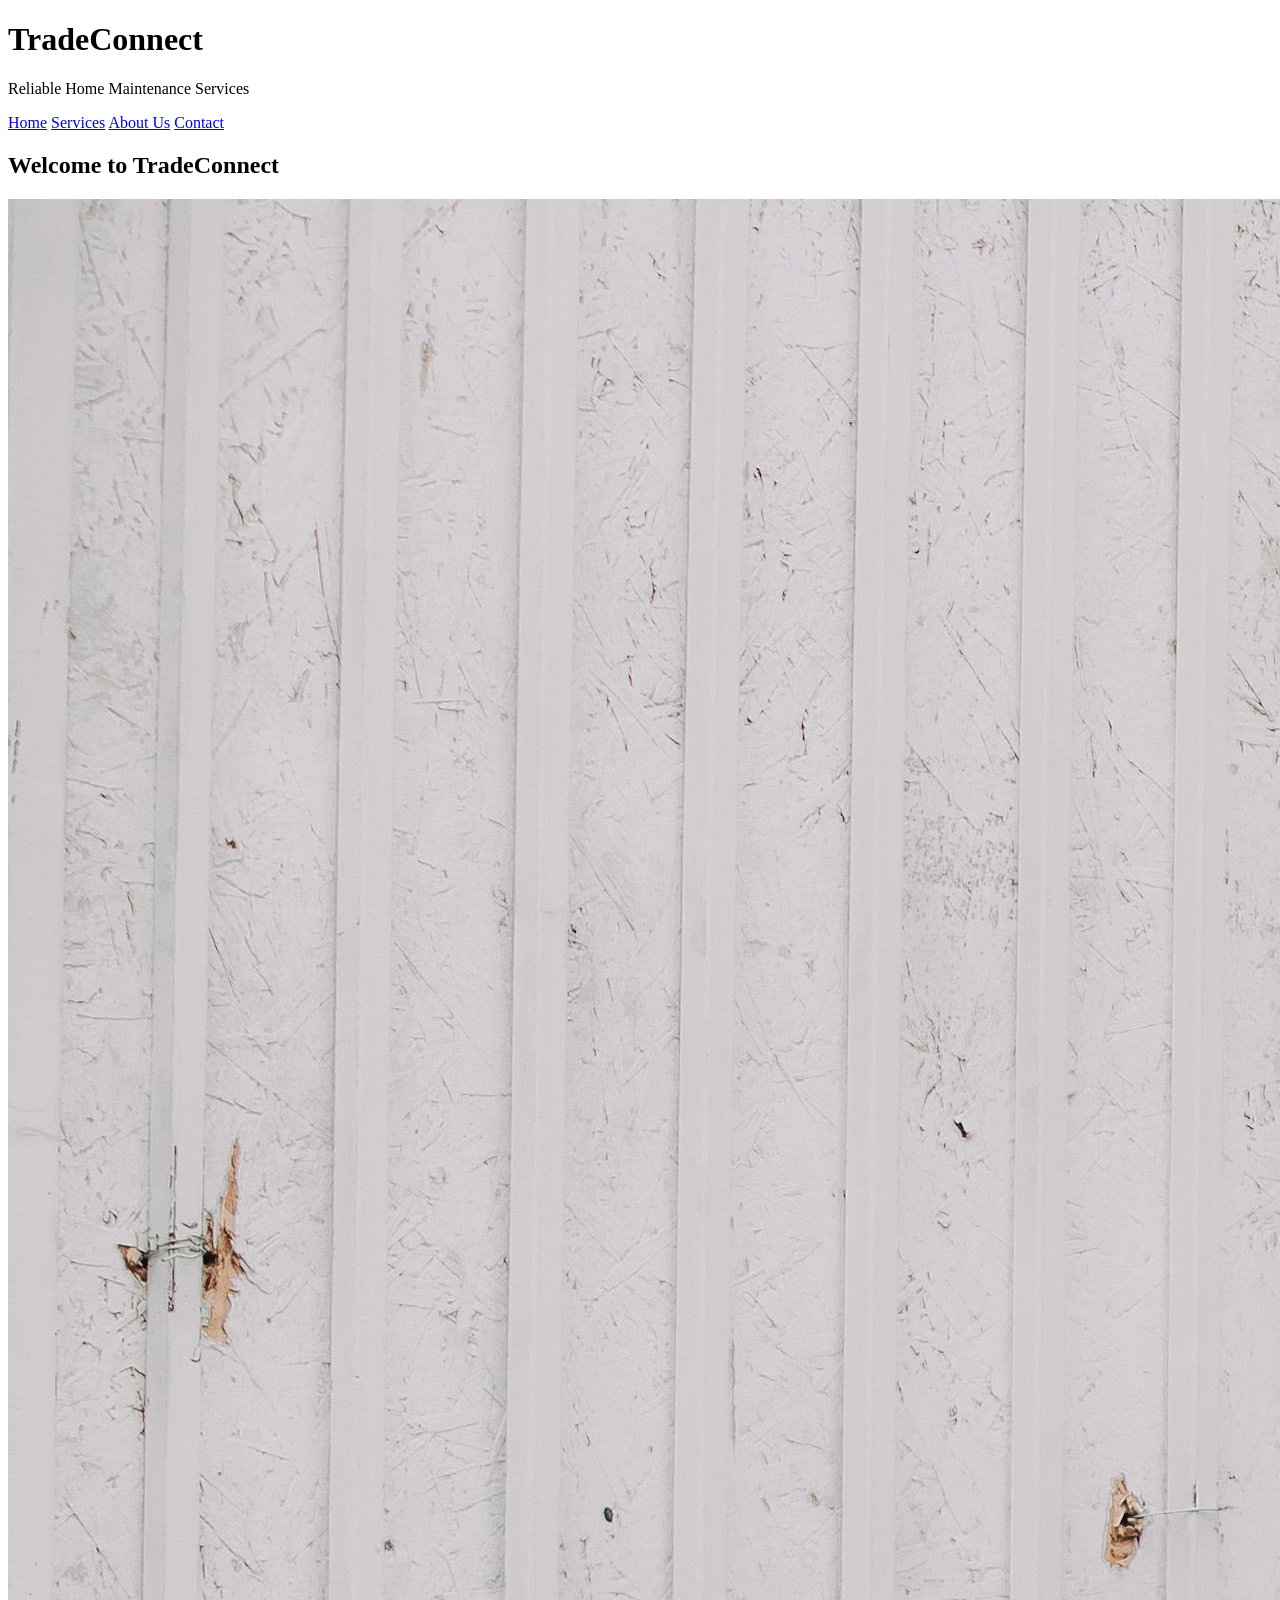
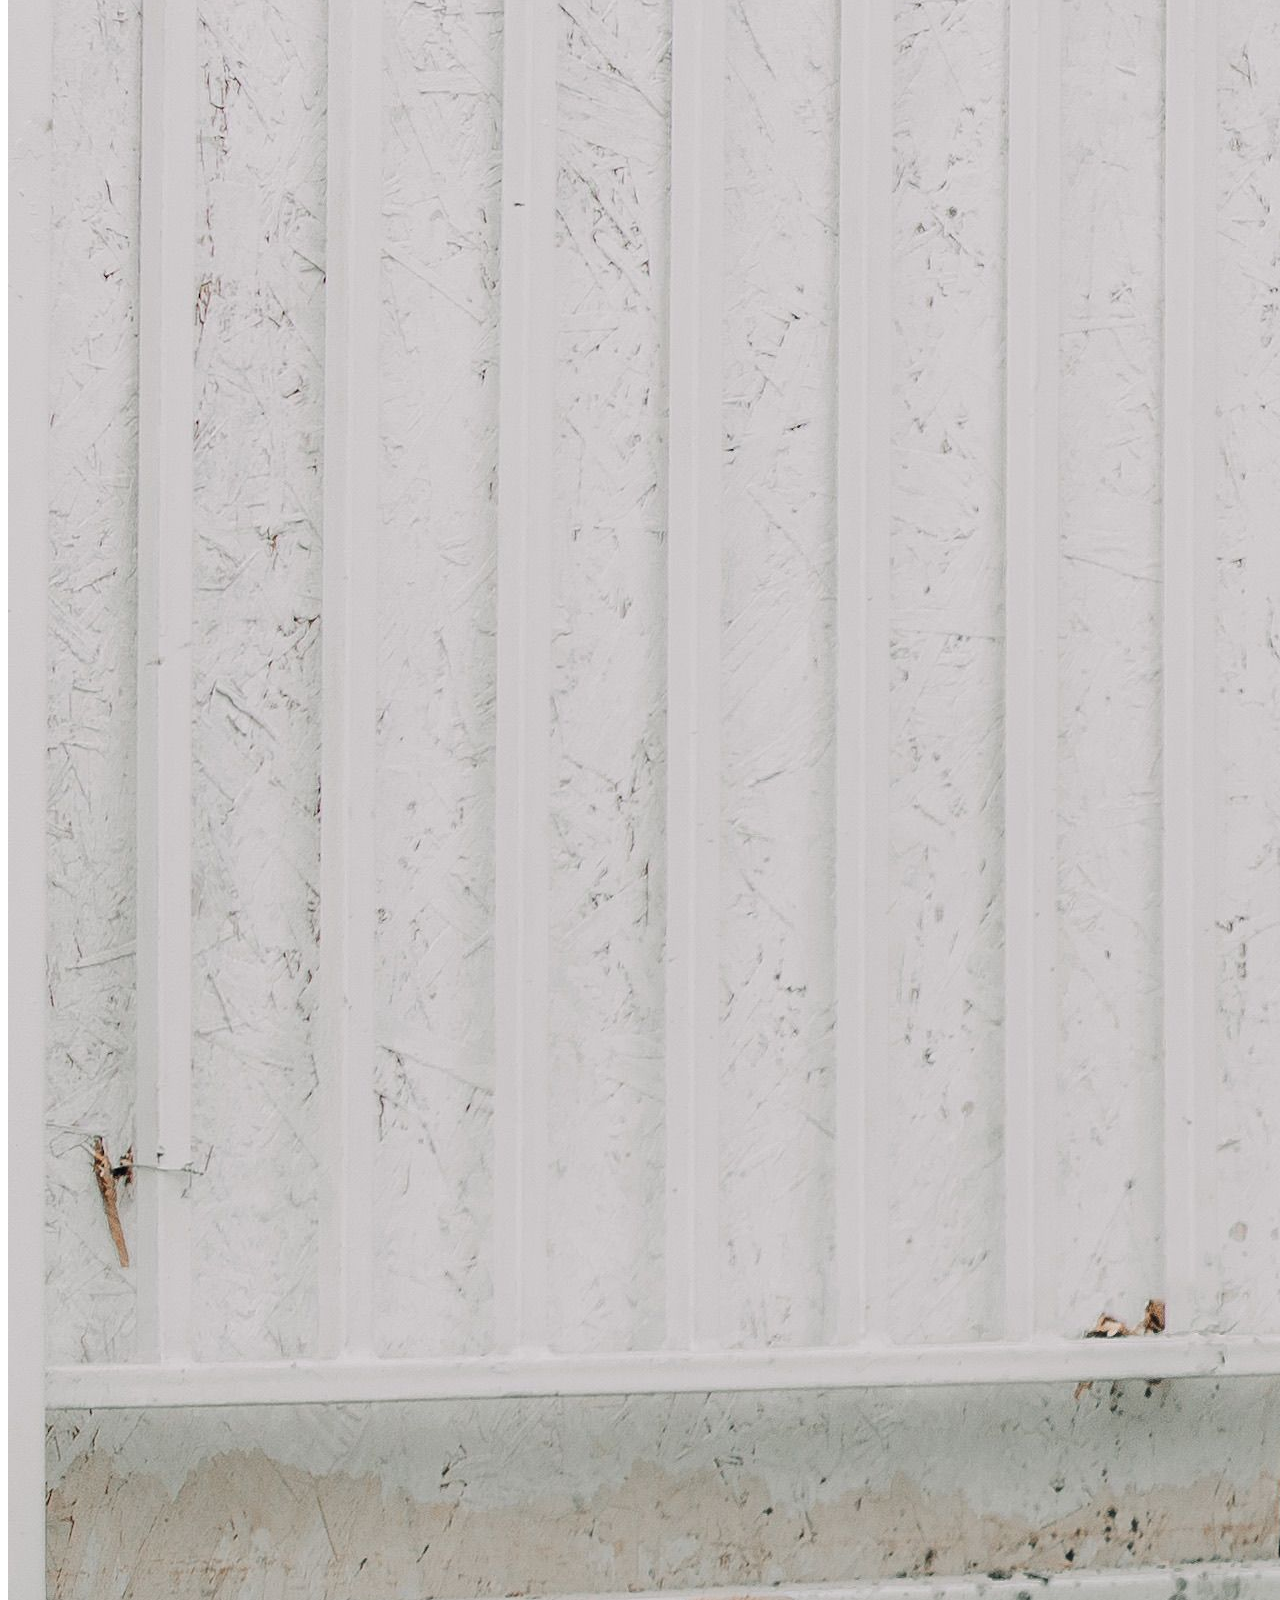
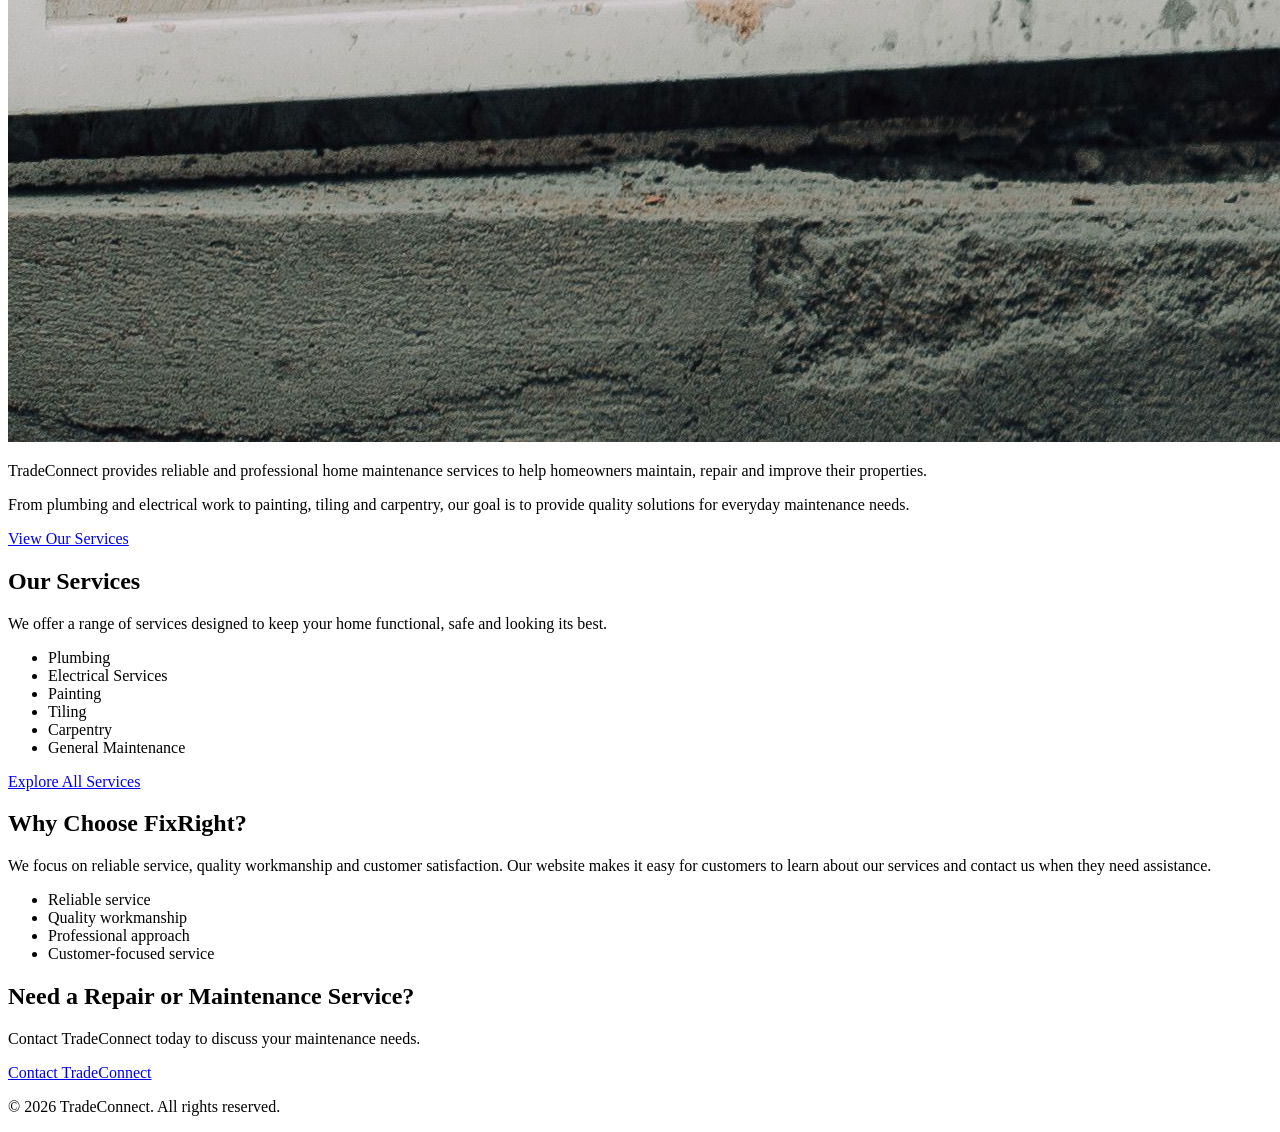
==== index.html @ 2d8dbf67 "Updated TradeConnect website content" ====
<!DOCTYPE html>
<html lang="en">

<head>
    <meta charset="UTF-8">
    <meta name="viewport" content="width=device-width, initial-scale=1.0">
    <title>TradeConnect | Home Maintenance Services</title>
</head>

<body>

    <!-- Header: introduces the business -->
    <header>
        <h1>TradeConnect</h1>
        <p>Reliable Home Maintenance Services</p>
    </header>

    <!-- Navigation: allows users to move between pages -->
    <nav>
        <a href="index.html">Home</a>
        <a href="services.html">Services</a>
        <a href="about.html">About Us</a>
        <a href="contact.html">Contact</a>
    </nav>

    <!-- Main content of the homepage -->
    <main>

        <!-- Welcome section -->
        <section>
            <h2>Welcome to TradeConnect</h2>

            <img src="images/hero.jpg" alt="Home maintenance services">

            <p>
                TradeConnect provides reliable and professional home maintenance
                services to help homeowners maintain, repair and improve
                their properties.
            </p>

            <p>
                From plumbing and electrical work to painting, tiling and
                carpentry, our goal is to provide quality solutions for
                everyday maintenance needs.
            </p>

            <a href="services.html">View Our Services</a>
        </section>

        <!-- Services introduction -->
        <section>
            <h2>Our Services</h2>

            <p>
                We offer a range of services designed to keep your home
                functional, safe and looking its best.
            </p>

            <ul>
                <li>Plumbing</li>
                <li>Electrical Services</li>
                <li>Painting</li>
                <li>Tiling</li>
                <li>Carpentry</li>
                <li>General Maintenance</li>
            </ul>

            <a href="services.html">Explore All Services</a>
        </section>

        <!-- Why choose us section -->
        <section>
            <h2>Why Choose FixRight?</h2>

            <p>
                We focus on reliable service, quality workmanship and
                customer satisfaction. Our website makes it easy for
                customers to learn about our services and contact us
                when they need assistance.
            </p>

            <ul>
                <li>Reliable service</li>
                <li>Quality workmanship</li>
                <li>Professional approach</li>
                <li>Customer-focused service</li>
            </ul>
        </section>

        <!-- Call to action -->
        <section>
            <h2>Need a Repair or Maintenance Service?</h2>

            <p>
                Contact TradeConnect today to discuss your maintenance needs.
            </p>

            <a href="contact.html">Contact TradeConnect</a>
        </section>

    </main>

    <!-- Footer -->
    <footer>
        <p>&copy; 2026 TradeConnect. All rights reserved.</p>
    </footer>

</body>

</html>
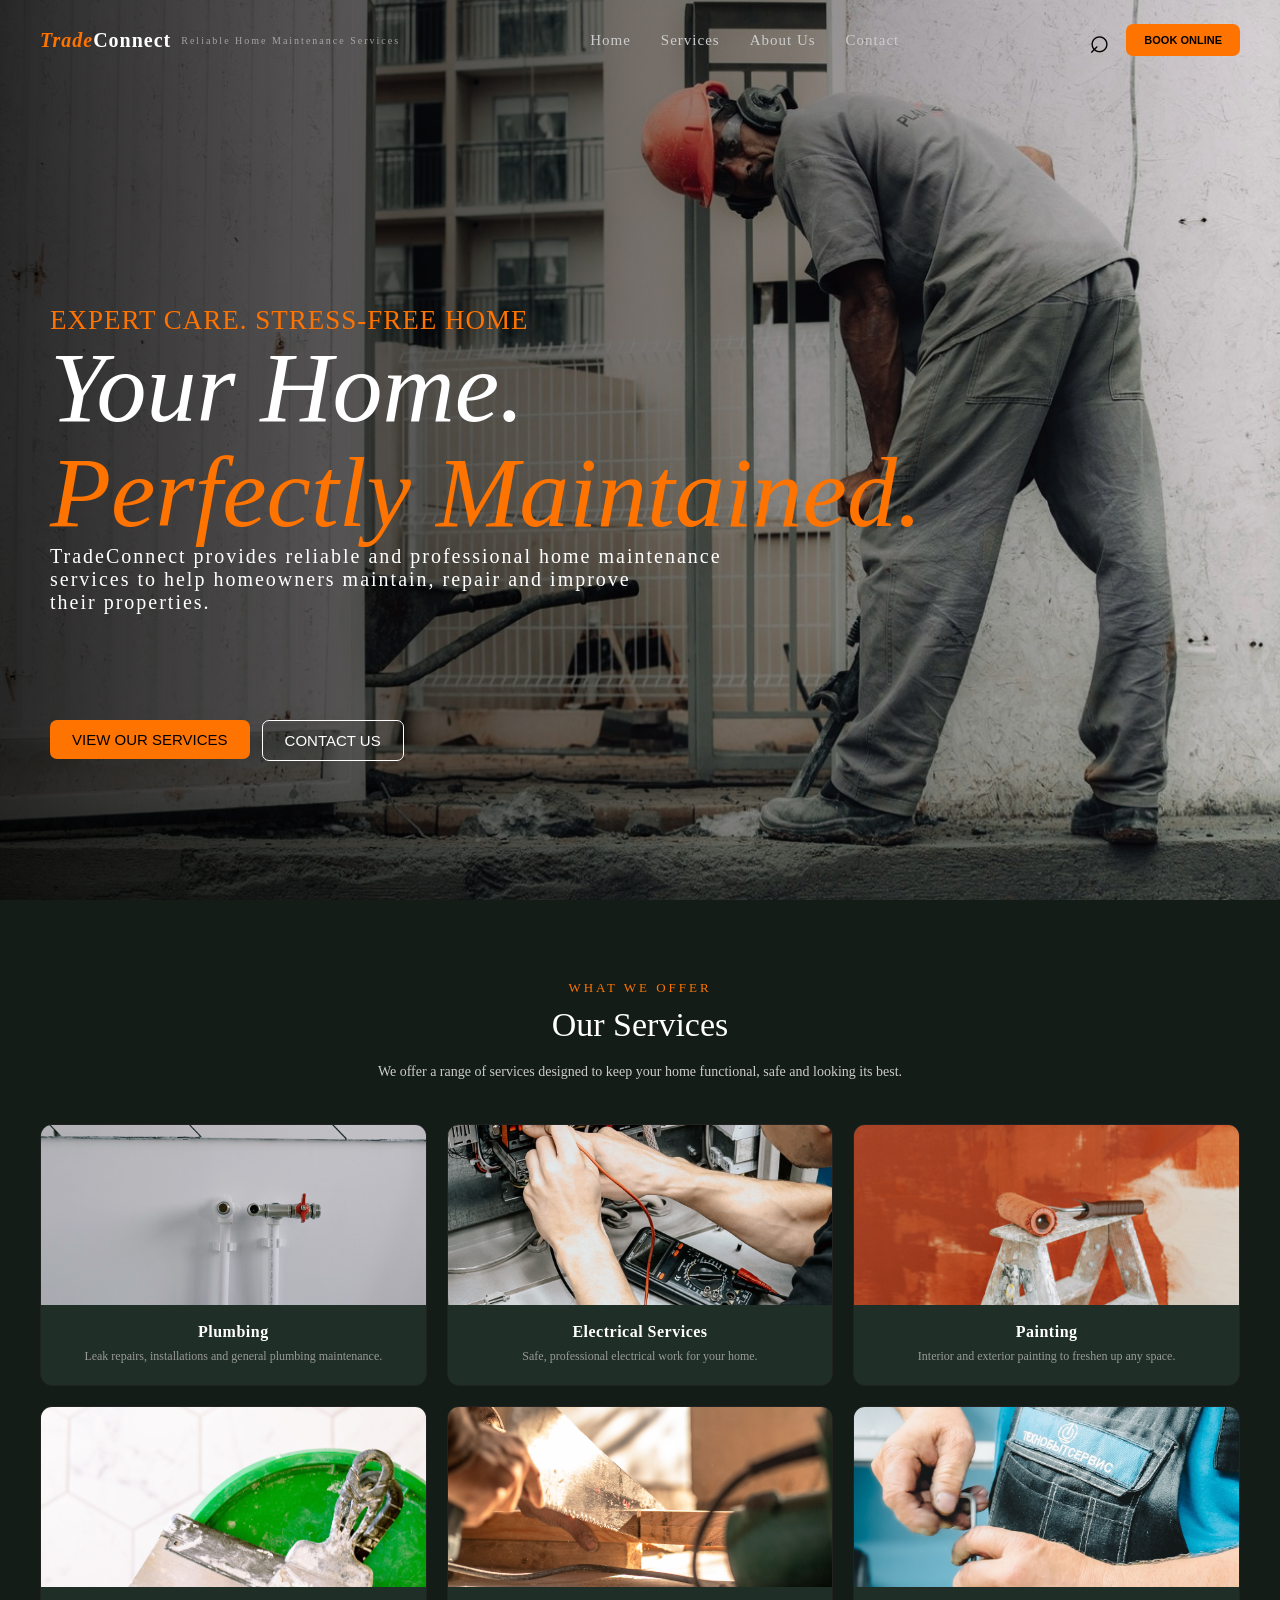
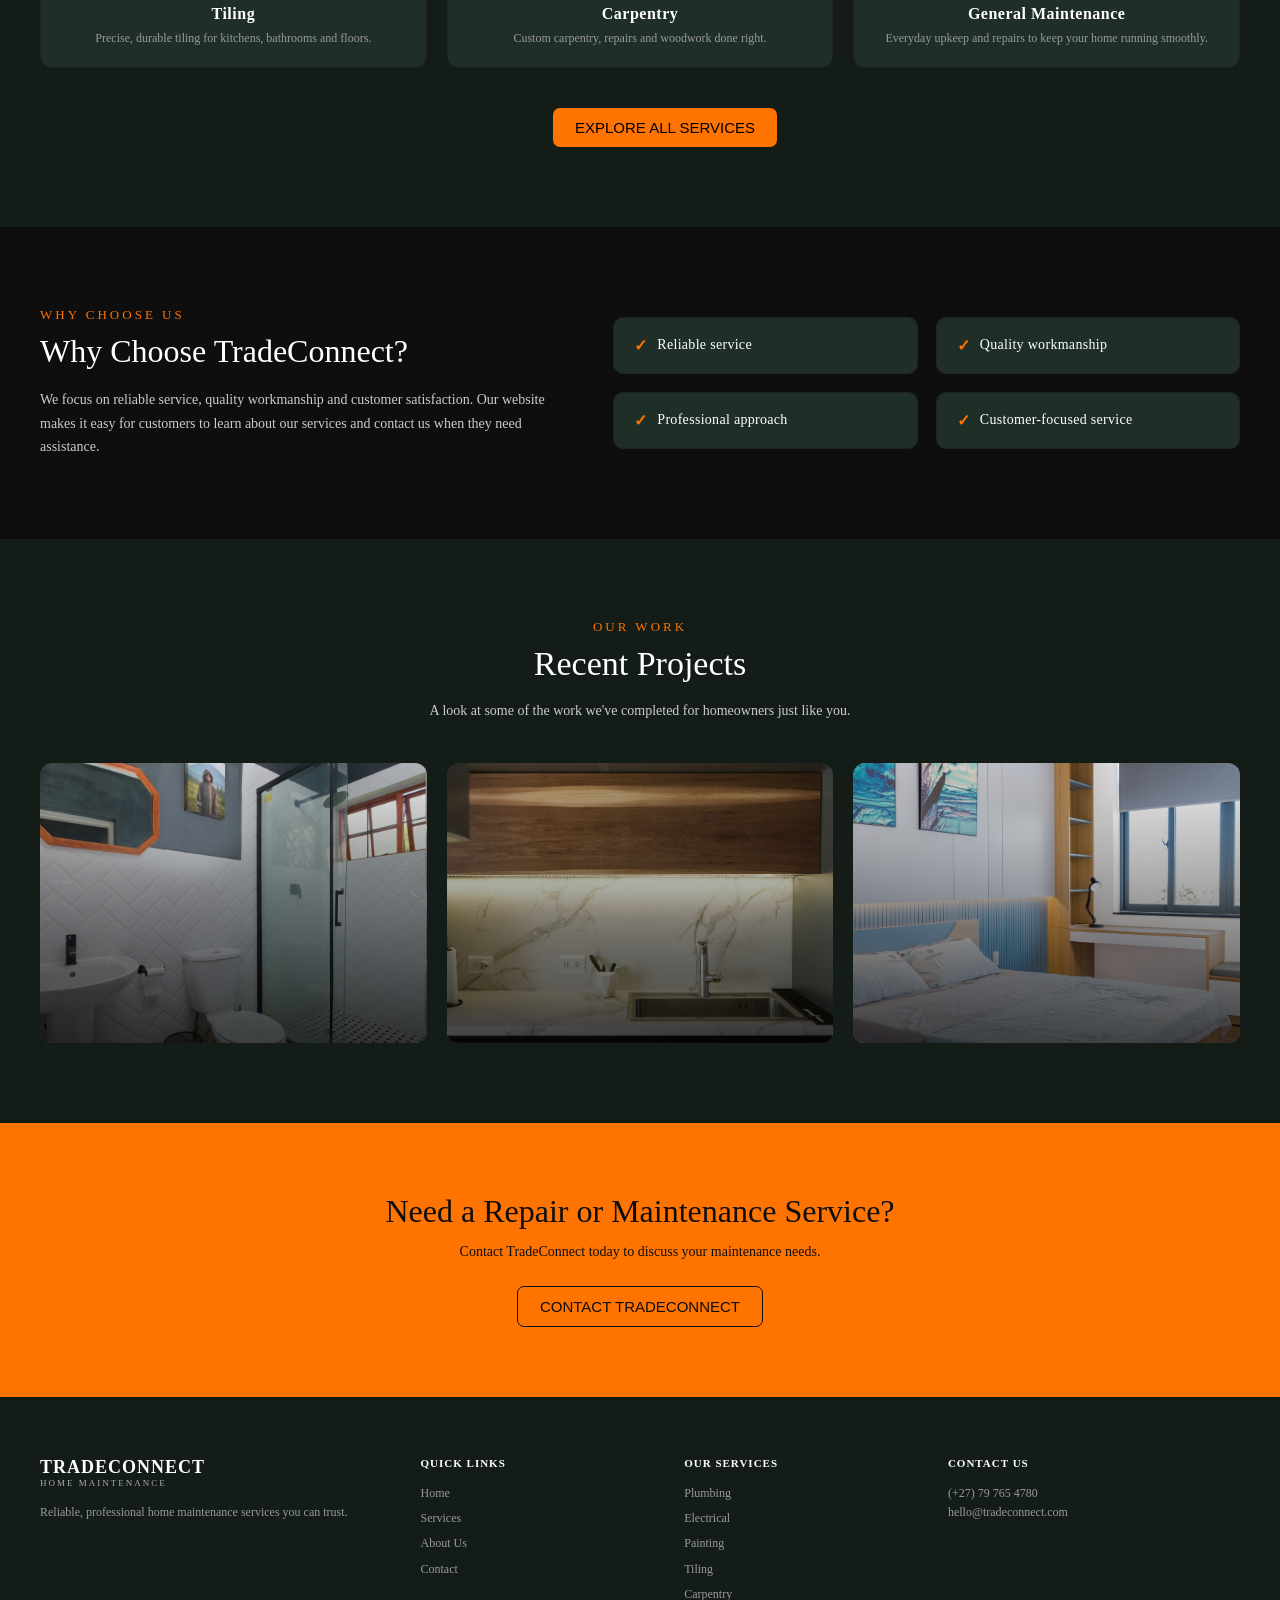
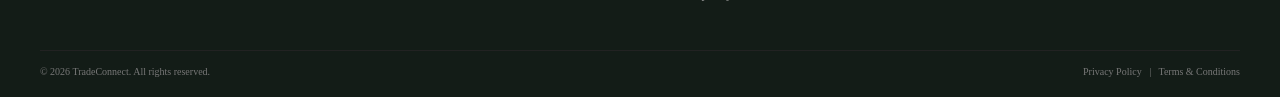
==== commit cd4e3525: "Update project" ====
--- a/index.html
+++ b/index.html
@@ -1,110 +1,199 @@
 <!DOCTYPE html>
 <html lang="en">
+    <head>
+        <meta charset="UTF-8">
+        <meta name="viewport" content="width=device-width, initial-scale=1.0">
+        <link rel="stylesheet" href="css/style.css">
+        <title>TradeConnect | Home Maintenance Services</title>
+    </head>
 
-<head>
-    <meta charset="UTF-8">
-    <meta name="viewport" content="width=device-width, initial-scale=1.0">
-    <title>TradeConnect | Home Maintenance Services</title>
-</head>
+    <body>
+        <header class="navbar">
+            <div class="logo">
+                <strong><em>Trade</em>Connect</strong>
+                <small>Reliable Home Maintenance Services</small>
+            </div>
 
-<body>
+            <nav>
+                <a href="index.html">Home</a>
+                <a href="services.html">Services</a>
+                <a href="about.html">About Us</a>
+                <a href="contact.html">Contact</a>
+            </nav>
 
-    <!-- Header: introduces the business -->
-    <header>
-        <h1>TradeConnect</h1>
-        <p>Reliable Home Maintenance Services</p>
-    </header>
+            <div class="navigation_right_side">
+                <button class="search_button"> ⌕</button>
+                <button class="order_button">BOOK ONLINE</button>
+            </div>
+        </header>
 
-    <!-- Navigation: allows users to move between pages -->
-    <nav>
-        <a href="index.html">Home</a>
-        <a href="services.html">Services</a>
-        <a href="about.html">About Us</a>
-        <a href="contact.html">Contact</a>
-    </nav>
+        <main>
+            <section class="hero">
+                <img src="images/hero.jpg" alt="Home maintenance services">
 
-    <!-- Main content of the homepage -->
-    <main>
+                <div class="hero_text">
+                    <p class="top_of_slogan">EXPERT CARE. STRESS-FREE HOME</p>
+                    <h2 class="slogan">Your Home.<br><em class="second_part">Perfectly Maintained.</em></h2>
 
-        <!-- Welcome section -->
-        <section>
-            <h2>Welcome to TradeConnect</h2>
+                    <p class="bottom_of_slogan">
+                        TradeConnect provides reliable and professional home maintenance<br>
+                        services to help homeowners maintain, repair and improve<br>
+                        their properties.
+                    </p>
+                </div>
 
-            <img src="images/hero.jpg" alt="Home maintenance services">
+                <div class="hero_buttons">
+                    <a href="services.html"><button class="menu_button">VIEW OUR SERVICES</button></a>
+                    <a href="contact.html"><button class="contact_button">CONTACT US</button></a>
+                </div>
+            </section>
 
-            <p>
-                TradeConnect provides reliable and professional home maintenance
-                services to help homeowners maintain, repair and improve
-                their properties.
-            </p>
+            <section class="services_section">
+                <div class="services_intro">
+                    <span class="section_eyebrow">WHAT WE OFFER</span>
+                    <h2>Our Services</h2>
+                    <p>
+                        We offer a range of services designed to keep your home
+                        functional, safe and looking its best.
+                    </p>
+                </div>
 
-            <p>
-                From plumbing and electrical work to painting, tiling and
-                carpentry, our goal is to provide quality solutions for
-                everyday maintenance needs.
-            </p>
+                <div class="services_grid">
+                    <div class="service_card">
+                        <img src="images/plumbing.jpg" alt="Plumbing services">
+                        <h3>Plumbing</h3>
+                        <p>Leak repairs, installations and general plumbing maintenance.</p>
+                    </div>
 
-            <a href="services.html">View Our Services</a>
-        </section>
+                    <div class="service_card">
+                        <img src="images/electrical.jpg" alt="Electrical services">
+                        <h3>Electrical Services</h3>
+                        <p>Safe, professional electrical work for your home.</p>
+                    </div>
 
-        <!-- Services introduction -->
-        <section>
-            <h2>Our Services</h2>
+                    <div class="service_card">
+                        <img src="images/painting.jpg" alt="Painting services">
+                        <h3>Painting</h3>
+                        <p>Interior and exterior painting to freshen up any space.</p>
+                    </div>
 
-            <p>
-                We offer a range of services designed to keep your home
-                functional, safe and looking its best.
-            </p>
+                    <div class="service_card">
+                        <img src="images/tiling.jpg" alt="Tiling services">
+                        <h3>Tiling</h3>
+                        <p>Precise, durable tiling for kitchens, bathrooms and floors.</p>
+                    </div>
 
-            <ul>
-                <li>Plumbing</li>
-                <li>Electrical Services</li>
-                <li>Painting</li>
-                <li>Tiling</li>
-                <li>Carpentry</li>
-                <li>General Maintenance</li>
-            </ul>
+                    <div class="service_card">
+                        <img src="images/carpentry.jpg" alt="Carpentry services">
+                        <h3>Carpentry</h3>
+                        <p>Custom carpentry, repairs and woodwork done right.</p>
+                    </div>
 
-            <a href="services.html">Explore All Services</a>
-        </section>
+                    <div class="service_card">
+                        <img src="images/maintenance.jpg" alt="General maintenance services">
+                        <h3>General Maintenance</h3>
+                        <p>Everyday upkeep and repairs to keep your home running smoothly.</p>
+                    </div>
+                </div>
 
-        <!-- Why choose us section -->
-        <section>
-            <h2>Why Choose FixRight?</h2>
+                <div class="services_cta">
+                    <a href="services.html"><button class="menu_button">EXPLORE ALL SERVICES</button></a>
+                </div>
+            </section>
 
-            <p>
-                We focus on reliable service, quality workmanship and
-                customer satisfaction. Our website makes it easy for
-                customers to learn about our services and contact us
-                when they need assistance.
-            </p>
+            <section class="why_section">
+                <div class="why_text">
+                    <span class="section_eyebrow">WHY CHOOSE US</span>
+                    <h2>Why Choose TradeConnect?</h2>
+                    <p>
+                        We focus on reliable service, quality workmanship and
+                        customer satisfaction. Our website makes it easy for
+                        customers to learn about our services and contact us
+                        when they need assistance.
+                    </p>
+                </div>
 
-            <ul>
-                <li>Reliable service</li>
-                <li>Quality workmanship</li>
-                <li>Professional approach</li>
-                <li>Customer-focused service</li>
-            </ul>
-        </section>
+                <ul class="why_list">
+                    <li>Reliable service</li>
+                    <li>Quality workmanship</li>
+                    <li>Professional approach</li>
+                    <li>Customer-focused service</li>
+                </ul>
+            </section>
 
-        <!-- Call to action -->
-        <section>
-            <h2>Need a Repair or Maintenance Service?</h2>
+            <section class="work_section">
+                <div class="services_intro">
+                    <span class="section_eyebrow">OUR WORK</span>
+                    <h2>Recent Projects</h2>
+                    <p>
+                        A look at some of the work we've completed for
+                        homeowners just like you.
+                    </p>
+                </div>
 
-            <p>
-                Contact TradeConnect today to discuss your maintenance needs.
-            </p>
+                <div class="work_grid">
+                    <div class="work_card">
+                        <img src="images/project1.jpg" alt="Recent maintenance project 1">
+                    </div>
 
-            <a href="contact.html">Contact TradeConnect</a>
-        </section>
+                    <div class="work_card">
+                        <img src="images/project2.jpg" alt="Recent maintenance project 2">
+                    </div>
 
-    </main>
+                    <div class="work_card">
+                        <img src="images/project3.jpg" alt="Recent maintenance project 3">
+                    </div>
+                </div>
+            </section>
 
-    <!-- Footer -->
-    <footer>
-        <p>&copy; 2026 TradeConnect. All rights reserved.</p>
-    </footer>
+            <section class="cta_section">
+                <h2>Need a Repair or Maintenance Service?</h2>
+                <p>Contact TradeConnect today to discuss your maintenance needs.</p>
+                <a href="contact.html"><button class="contact_button">CONTACT TRADECONNECT</button></a>
+            </section>
 
-</body>
+        </main>
 
-</html>+        <footer class="footer">
+            <div class="footer-top">
+                <div class="footer-col brand">
+                    <h3>TRADECONNECT</h3>
+                    <span class="sub">HOME MAINTENANCE</span>
+                    <p>Reliable, professional home maintenance services you can trust.</p>
+                </div>
+
+                <div class="footer-col">
+                    <h4>QUICK LINKS</h4>
+                    <ul>
+                        <li><a href="index.html">Home</a></li>
+                        <li><a href="services.html">Services</a></li>
+                        <li><a href="about.html">About Us</a></li>
+                        <li><a href="contact.html">Contact</a></li>
+                    </ul>
+                </div>
+
+                <div class="footer-col">
+                    <h4>OUR SERVICES</h4>
+                    <ul>
+                        <li>Plumbing</li>
+                        <li>Electrical</li>
+                        <li>Painting</li>
+                        <li>Tiling</li>
+                        <li>Carpentry</li>
+                    </ul>
+                </div>
+
+                <div class="footer-col">
+                    <h4>CONTACT US</h4>
+                    <p>(+27) 79 765 4780</p>
+                    <p>hello@tradeconnect.com</p>
+                </div>
+            </div>
+
+            <div class="footer-bottom">
+                <p>&copy; 2026 TradeConnect. All rights reserved.</p>
+                <p>Privacy Policy &nbsp; | &nbsp; Terms & Conditions</p>
+            </div>
+        </footer>
+    </body>
+</html>
--- a/css/style.css
+++ b/css/style.css
@@ -0,0 +1,949 @@
+/*Css for body*/
+*{
+    margin: 0;
+    padding: 0;
+    box-sizing: border-box;
+}
+
+body{
+    font-family: initial;
+    background-color: #0e0e0e;
+    color: #fff;
+}
+
+.navbar{
+    position: absolute;
+    top: 0;
+    left: 0;
+    width: 100%;
+    z-index: 10;
+    display: flex;
+    justify-content: space-between;
+    align-items: center;
+    padding: 20px 40px;
+}
+
+.logo{
+    display: flex;
+    gap: 10px;
+    align-items: center;
+}
+
+.logo strong{
+    display: block;
+    font-size: 20px;
+    letter-spacing: 1px;
+}
+
+.logo strong em{
+    color: #ff7300;
+}
+
+.logo small{
+    display: block;
+    font-size: 10px;
+    letter-spacing: 2px;
+    opacity: .7;
+    color: #ccc;
+}
+
+.navbar nav{
+    font-size: 11px;
+    display: flex;
+    gap: 30px;
+}
+
+.navbar nav a{
+    color: #ccc;
+    text-decoration: none;
+    font-size: 15px;
+    letter-spacing: 1px;
+}
+
+.navbar nav a:hover{
+    font-size: 16px;
+    color: #fff;
+    border-bottom: 1px solid #ff7300;
+    padding-bottom: 4px;
+}
+
+.navigation_right_side{
+    display: flex;
+    align-items: center;
+    gap: 16px;
+}
+
+.search_button{
+    background: none;
+    border: none;
+    font-size: 35px;
+    cursor: pointer;
+}
+
+.search_button:hover{
+    font-size: 36px;
+}
+
+.order_button{
+    background: #ff7300;
+    border: none;
+    font-size: 11px;
+    padding: 10px 18px;
+    border-radius: 7px;
+    font-weight: 600;
+    cursor: pointer;
+}
+
+.order_button:hover{
+    font-size: 13px;
+}
+
+.hero{
+    position: relative;
+    min-height: 100vh;
+    overflow: hidden;
+    z-index: 0;
+}
+
+.hero::after{
+    content: "";
+    position: absolute;
+    inset: 0;
+    background: linear-gradient(to right, rgba(0,0,0,0.8), rgba(0,0,0,0));
+    z-index: 1;
+    pointer-events: none;
+}
+
+.hero_text{
+    position: relative;
+    z-index: 2;
+    height: 100%;
+    min-height: 100vh;
+    display: flex;
+    flex-direction: column;
+    justify-content: center;
+}
+
+.hero img{
+    position: absolute;
+    inset: 0;
+    width: 100%;
+    height: 100%;
+    object-fit: cover;
+    object-position: center;
+    z-index: 0;
+}
+
+.top_of_slogan{
+    color: #ff7300;
+    font-size: 27px;
+    letter-spacing: 1px;
+    line-height: 1.05;
+    font-weight: 400;
+    padding-top: 20px;
+    margin-left: 50px;
+}
+
+.slogan {
+    line-height: 1.05;
+    font-size: 100px;
+    font-weight: 400;
+    font-style: italic;
+    margin-left: 50px;
+}
+
+.second_part{
+    color: #ff7300;
+}
+
+.bottom_of_slogan{
+    font-size: 20px;
+    letter-spacing: 2px;
+    margin-left: 50px;
+}
+
+.hero_buttons{
+    position: relative;
+    z-index: 2;
+    display: flex;
+    gap: 12px;
+    margin-top: -180px;
+    font-weight: 400;
+}
+
+.menu_button{
+    background: #ff7300;
+    border: 15px;
+    padding: 11px 22px;
+    border-radius: 7px;
+    font-size: 15px;
+    cursor: pointer;
+    margin-left: 50px;
+}
+
+.menu_button:hover{
+    font-size: 16px;
+}
+
+.contact_button{
+    background: transparent;
+    border: 1px solid #fff;
+    color: #fff;
+    padding: 11px 22px;
+    border-radius: 7px;
+    font-size: 15px;
+    cursor: pointer;
+}
+
+.contact_button:hover{
+    font-size: 16px;
+}
+
+.services_section{
+    background: #131C17;
+    padding: 80px 40px;
+}
+
+.services_intro{
+    max-width: 700px;
+    margin: 0 auto 40px;
+    text-align: center;
+}
+
+.section_eyebrow{
+    display: block;
+    color: #ff7300;
+    font-size: 13px;
+    letter-spacing: 3px;
+    margin-bottom: 10px;
+}
+
+.services_intro h2{
+    font-size: 34px;
+    font-weight: 400;
+    margin-bottom: 16px;
+}
+
+.services_intro p{
+    color: #ccc;
+    font-size: 14px;
+    line-height: 1.7;
+}
+
+.services_grid{
+    max-width: 1300px;
+    margin: 0 auto;
+    display: grid;
+    grid-template-columns: repeat(3, 1fr);
+    gap: 20px;
+}
+
+.service_card{
+    background: #1f2f27;
+    border: 1px solid #222;
+    border-radius: 12px;
+    overflow: hidden;
+    text-align: center;
+}
+
+.service_card img{
+    width: 100%;
+    height: 180px;
+    object-fit: cover;
+    display: block;
+}
+
+.service_card h3{
+    padding: 18px 14px 6px;
+    font-size: 16px;
+    font-weight: 600;
+    letter-spacing: .5px;
+}
+
+.service_card p{
+    padding: 0 14px 20px;
+    color: #999;
+    font-size: 12px;
+    line-height: 1.5;
+}
+
+.services_cta{
+    text-align: center;
+    margin-top: 40px;
+}
+
+.why_section{
+    padding: 80px 40px;
+    max-width: 1300px;
+    margin: 0 auto;
+    display: flex;
+    gap: 60px;
+    align-items: center;
+}
+
+.why_text{
+    width: 45%;
+}
+
+.why_text .section_eyebrow{
+    margin-bottom: 10px;
+}
+
+.why_text h2{
+    font-size: 32px;
+    font-weight: 400;
+    margin-bottom: 18px;
+}
+
+.why_text p{
+    color: #ccc;
+    font-size: 14px;
+    line-height: 1.7;
+}
+
+.why_list{
+    width: 55%;
+    list-style: none;
+    display: grid;
+    grid-template-columns: 1fr 1fr;
+    gap: 18px;
+}
+
+.why_list li{
+    background: #1f2f27;
+    border: 1px solid #222;
+    border-radius: 10px;
+    padding: 18px 20px;
+    font-size: 14px;
+    letter-spacing: .3px;
+    display: flex;
+    align-items: center;
+    gap: 10px;
+}
+
+.why_list li::before{
+    content: "✓";
+    color: #ff7300;
+    font-weight: 700;
+    font-size: 16px;
+}
+
+.work_section{
+    background: #131C17;
+    padding: 80px 40px;
+}
+
+.work_grid{
+    max-width: 1300px;
+    margin: 40px auto 0;
+    display: grid;
+    grid-template-columns: repeat(3, 1fr);
+    gap: 20px;
+}
+
+.work_card{
+    position: relative;
+    border-radius: 12px;
+    overflow: hidden;
+    height: 280px;
+}
+
+.work_card img{
+    width: 100%;
+    height: 100%;
+    object-fit: cover;
+    display: block;
+}
+
+.work_card::after{
+    content: "";
+    position: absolute;
+    inset: 0;
+    background: linear-gradient(to top, rgba(0,0,0,0.7), rgba(0,0,0,0));
+}
+
+.cta_section{
+    background: #ff7300;
+    color: #0e0e0e;
+    text-align: center;
+    padding: 70px 40px;
+}
+
+.cta_section h2{
+    font-size: 32px;
+    font-weight: 400;
+    margin-bottom: 14px;
+}
+
+.cta_section p{
+    font-size: 14px;
+    margin-bottom: 26px;
+}
+
+.cta_section .contact_button{
+    border-color: #0e0e0e;
+    color: #0e0e0e;
+}
+
+
+.footer{
+    background: #131C17;
+    color: #c7c7c7;
+    padding: 60px 40px 20px;
+    max-width: 1300px;
+    margin: 0 auto;
+}
+
+.footer-top{
+    display: grid;
+    grid-template-columns: 1.2fr 0.8fr 0.8fr 1fr;
+    gap: 30px;
+}
+
+.footer-col h3{
+    color: #fff;
+    font-size: 18px;
+    letter-spacing: 1px;
+    font-weight: 700;
+}
+
+.footer-col .sub{
+    font-size: 9px;
+    letter-spacing: 2px;
+    display: block;
+    margin-bottom: 15px;
+    color: #aaa;
+}
+
+.footer-col h4{
+    color: #fff;
+    font-size: 11px;
+    letter-spacing: 1px;
+    margin-bottom: 15px;
+}
+
+.footer-col p, .footer-col li{
+    font-size: 12px;
+    line-height: 1.6;
+    color: #9a9a9a;
+}
+
+.footer-col ul{ list-style: none; padding: 0; }
+.footer-col li{ margin-bottom: 6px; }
+.footer-col li a{ color: inherit; text-decoration: none; }
+.footer-col li a:hover{ color: #fff; }
+
+.footer-bottom{
+    border-top: 1px solid #222;
+    margin-top: 40px;
+    padding-top: 15px;
+    display: flex;
+    justify-content: space-between;
+    font-size: 10px;
+    color: #777;
+}
+
+.page_banner{
+    position: relative;
+    height: 45vh;
+    min-height: 320px;
+    overflow: hidden;
+    display: flex;
+    align-items: center;
+    justify-content: center;
+}
+
+.page_banner img{
+    position: absolute;
+    inset: 0;
+    width: 100%;
+    height: 100%;
+    object-fit: cover;
+    object-position: center;
+    z-index: 0;
+}
+
+.page_banner::after{
+    content: "";
+    position: absolute;
+    inset: 0;
+    background: rgba(0,0,0,0.6);
+    z-index: 1;
+}
+
+.page_banner_text{
+    position: relative;
+    z-index: 2;
+    text-align: center;
+    padding: 0 20px;
+}
+
+.page_banner_text .section_eyebrow{
+    font-size: 13px;
+    letter-spacing: 3px;
+}
+
+.page_banner_text h1{
+    font-size: 56px;
+    font-weight: 400;
+    font-style: italic;
+    margin-top: 10px;
+}
+
+.page_banner_desc{
+    color: #ccc;
+    font-size: 15px;
+    line-height: 1.6;
+    margin: 16px auto 0;
+    max-width: 600px;
+}
+
+.content_section{
+    max-width: 900px;
+    margin: 0 auto;
+    padding: 60px 40px;
+}
+
+.content_section.alt{
+    background: #131C17;
+    max-width: 100%;
+}
+
+.content_section.alt > *{
+    max-width: 900px;
+    margin-left: auto;
+    margin-right: auto;
+}
+
+.content_section h2{
+    font-size: 32px;
+    font-weight: 400;
+    margin-bottom: 18px;
+}
+
+.content_section p{
+    color: #ccc;
+    font-size: 15px;
+    line-height: 1.8;
+    margin-bottom: 16px;
+}
+
+.values_list{
+    list-style: none;
+    display: flex;
+    flex-wrap: wrap;
+    gap: 14px;
+    margin-top: 10px;
+}
+
+.values_list li{
+    background: #1f2f27;
+    border: 1px solid #2a2a2a;
+    padding: 10px 22px;
+    border-radius: 30px;
+    font-size: 13px;
+    color: #ff7300;
+    letter-spacing: 1px;
+}
+
+.cta_buttons{
+    display: flex;
+    gap: 14px;
+    margin-top: 24px;
+}
+
+.service_row{
+    display: flex;
+    gap: 40px;
+    align-items: center;
+    max-width: 1300px;
+    margin: 0 auto;
+    padding: 50px 40px;
+}
+
+.service_row.reverse{
+    flex-direction: row-reverse;
+}
+
+.service_row img{
+    width: 45%;
+    height: 320px;
+    object-fit: cover;
+    border-radius: 12px;
+}
+
+.service_row_text{
+    width: 55%;
+}
+
+.service_row_text .section_eyebrow{
+    display: block;
+    margin-bottom: 10px;
+}
+
+.service_row_text h3{
+    font-size: 28px;
+    font-weight: 400;
+    margin-bottom: 14px;
+}
+
+.service_row_text p{
+    color: #ccc;
+    font-size: 14px;
+    line-height: 1.7;
+}
+
+.contact_section{
+    display: flex;
+    gap: 50px;
+    max-width: 1300px;
+    margin: 0 auto;
+    padding: 60px 40px;
+    align-items: flex-start;
+}
+
+.contact_info{
+    width: 35%;
+}
+
+.contact_info h2,
+.contact_form_wrap h2{
+    font-size: 28px;
+    font-weight: 400;
+    margin-bottom: 18px;
+}
+
+.contact_info > p{
+    color: #ccc;
+    font-size: 14px;
+    line-height: 1.7;
+    margin-bottom: 30px;
+}
+
+.info_item{
+    margin-bottom: 22px;
+}
+
+.info_item h4{
+    color: #ff7300;
+    font-size: 11px;
+    letter-spacing: 2px;
+    text-transform: uppercase;
+    margin-bottom: 6px;
+    font-weight: 600;
+}
+
+.info_item p,
+.info_item a{
+    color: #ccc;
+    font-size: 14px;
+    line-height: 1.6;
+    text-decoration: none;
+}
+
+.info_item a:hover{
+    color: #fff;
+}
+
+.contact_form_wrap{
+    width: 65%;
+    background: #131C17;
+    border-radius: 12px;
+    padding: 40px;
+}
+
+.form_row{
+    display: flex;
+    gap: 16px;
+    margin-bottom: 18px;
+}
+
+.form_group{
+    flex: 1;
+    display: flex;
+    flex-direction: column;
+}
+
+.form_group label{
+    font-size: 11px;
+    letter-spacing: 1px;
+    text-transform: uppercase;
+    color: #ccc;
+    margin-bottom: 8px;
+}
+
+.form_group input,
+.form_group select,
+.form_group textarea{
+    background: #0e0e0e;
+    border: 1px solid #333;
+    border-radius: 6px;
+    padding: 12px;
+    color: #fff;
+    font-size: 13px;
+    font-family: inherit;
+    outline: none;
+}
+
+.form_group input:focus,
+.form_group select:focus,
+.form_group textarea:focus{
+    border-color: #ff7300;
+}
+
+.form_group textarea{
+    resize: vertical;
+}
+
+.contact_form_wrap .menu_button{
+    margin-top: 4px;
+    margin-left: 0;
+}
+
+.map_section{
+    max-width: 1300px;
+    margin: 0 auto;
+    padding: 0 40px 60px;
+}
+
+.map_placeholder{
+    width: 100%;
+    height: 400px;
+    background: #131C17;
+    border: 2px dashed #333;
+    border-radius: 12px;
+    display: flex;
+    align-items: center;
+    justify-content: center;
+    color: #666;
+    font-size: 13px;
+    letter-spacing: 2px;
+    text-transform: uppercase;
+    text-align: center;
+    padding: 20px;
+    overflow: hidden;
+}
+
+.map_placeholder iframe{
+    width: 100%;
+    height: 400px;
+    border: 0;
+    border-radius: 10px;
+}
+
+@media(max-width: 1024px){
+    .slogan{
+        font-size: 80px;
+    }
+    .services_grid,
+    .work_grid{
+        grid-template-columns: repeat(2, 1fr);
+    }
+    .page_banner_text h1{
+        font-size: 48px;
+    }
+}
+
+@media(max-width: 900px){
+    .why_section{
+        flex-direction: column;
+    }
+    .why_text,
+    .why_list{
+        width: 100%;
+    }
+    .footer-top{
+        grid-template-columns: 1fr 1fr;
+    }
+    .service_row,
+    .service_row.reverse{
+        flex-direction: column;
+    }
+    .service_row img,
+    .service_row_text{
+        width: 100%;
+    }
+    .contact_section{
+        flex-direction: column;
+    }
+    .contact_info,
+    .contact_form_wrap{
+        width: 100%;
+    }
+    .form_row{
+        flex-direction: column;
+        gap: 18px;
+    }
+    .page_banner_text h1{
+        font-size: 40px;
+    }
+}
+
+@media(max-width: 768px){
+    .navbar{
+        flex-wrap: wrap;
+        row-gap: 14px;
+        padding: 16px 20px;
+    }
+
+    .navbar nav{
+        order: 3;
+        width: 100%;
+        justify-content: center;
+        gap: 18px;
+        flex-wrap: wrap;
+    }
+
+    .top_of_slogan,
+    .slogan,
+    .bottom_of_slogan,
+    .hero_buttons{
+        margin-left: 20px;
+        margin-right: 20px;
+    }
+
+    .bottom_of_slogan br{
+        display: none;
+    }
+
+    .hero_buttons{
+        margin-top: 20px;
+        flex-wrap: wrap;
+    }
+
+    .menu_button{
+        margin-left: 0;
+    }
+
+    .services_section,
+    .why_section,
+    .work_section,
+    .cta_section,
+    .content_section,
+    .content_section.alt > *,
+    .contact_section{
+        padding: 50px 24px;
+    }
+
+    .why_list{
+        grid-template-columns: 1fr;
+    }
+
+    .service_row{
+        padding: 40px 24px;
+    }
+
+    .contact_form_wrap{
+        padding: 28px;
+    }
+
+    .map_section{
+        padding: 0 24px 40px;
+    }
+}
+
+@media(max-width: 600px){
+    .services_grid,
+    .work_grid{
+        grid-template-columns: 1fr;
+    }
+    .footer-bottom{
+        flex-direction: column;
+        gap: 8px;
+    }
+}
+
+@media(max-width: 480px){
+    .logo strong{
+        font-size: 16px;
+    }
+    .logo small{
+        font-size: 8px;
+    }
+    .order_button{
+        font-size: 10px;
+        padding: 8px 14px;
+    }
+    .search_button{
+        font-size: 26px;
+    }
+    .top_of_slogan{
+        font-size: 18px;
+    }
+    .slogan{
+        font-size: 38px;
+    }
+    .bottom_of_slogan{
+        font-size: 14px;
+        letter-spacing: 1px;
+    }
+    .hero_buttons{
+        flex-direction: column;
+        align-items: flex-start;
+    }
+    .menu_button,
+    .contact_button{
+        width: 100%;
+        text-align: center;
+    }
+    .services_intro h2,
+    .why_text h2,
+    .cta_section h2{
+        font-size: 24px;
+    }
+    .footer-top{
+        grid-template-columns: 1fr;
+    }
+    .page_banner{
+        height: 55vh;
+    }
+    .page_banner_text h1{
+        font-size: 30px;
+    }
+    .page_banner_text .section_eyebrow{
+        font-size: 11px;
+        letter-spacing: 2px;
+    }
+    .page_banner_desc{
+        font-size: 13px;
+    }
+    .service_row img{
+        height: 220px;
+    }
+    .service_row_text h3{
+        font-size: 22px;
+    }
+    .content_section h2,
+    .contact_info h2,
+    .contact_form_wrap h2{
+        font-size: 22px;
+    }
+    .values_list{
+        gap: 10px;
+    }
+    .values_list li{
+        padding: 8px 16px;
+        font-size: 12px;
+    }
+    .map_placeholder{
+        height: 260px;
+    }
+}
+
+@media(max-width: 360px){
+    .navbar{
+        padding: 14px 16px;
+    }
+    .slogan{
+        font-size: 30px;
+    }
+    .top_of_slogan{
+        font-size: 15px;
+    }
+    .page_banner_text h1{
+        font-size: 24px;
+    }
+    .contact_form_wrap{
+        padding: 20px;
+    }
+}
